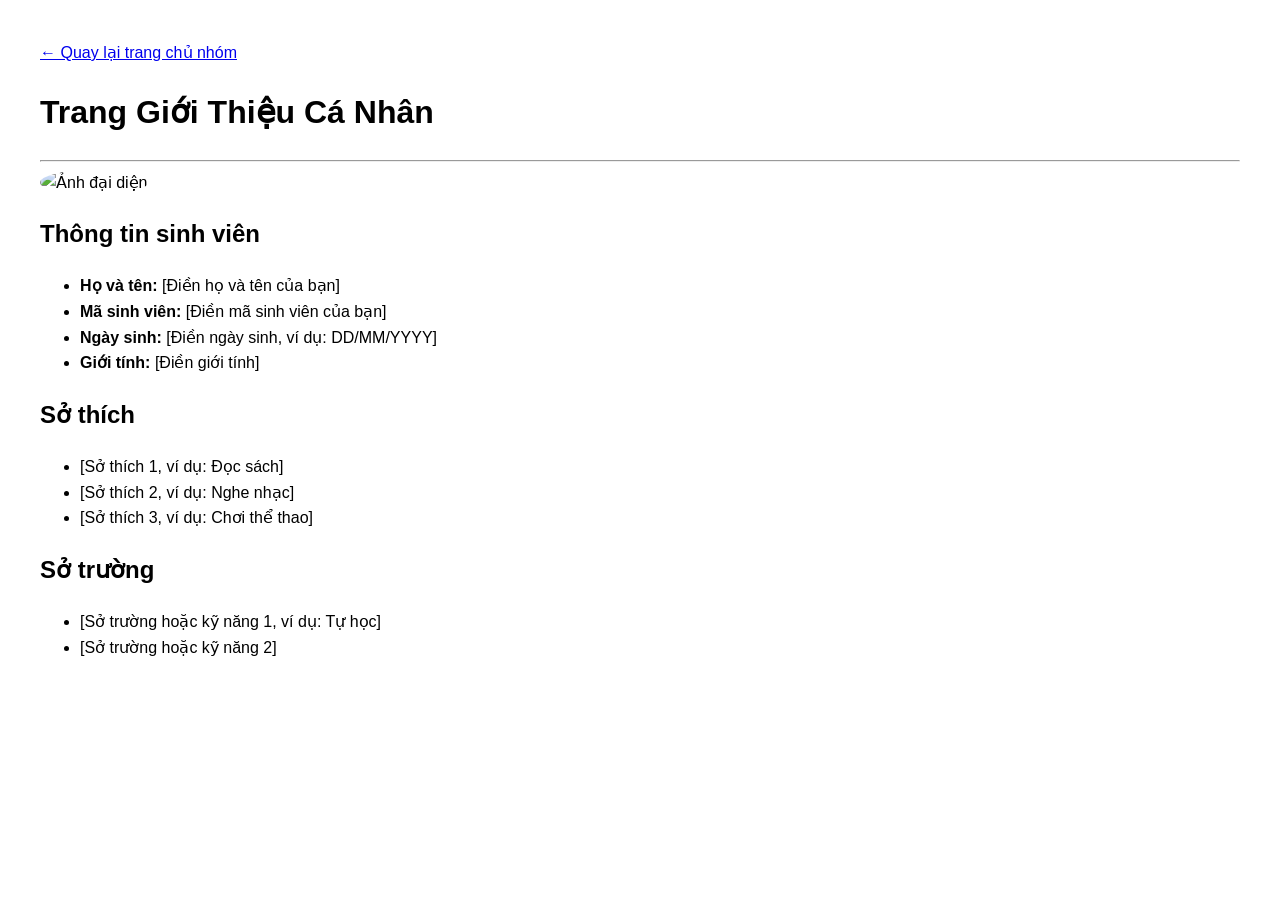
==== cao_hai_dang/index.html @ 8a8d27e5 "Initial commit" ====
<!doctype html>
<html lang="vi">
  <head>
    <meta charset="UTF-8" />
    <title>Trang Giới Thiệu Cá Nhân - [Họ và tên]</title>
  </head>
  <body style="font-family: Arial, sans-serif; margin: 40px; line-height: 1.6">
    <!-- Nút quay lại trang chủ nhóm (Tùy chọn) -->
    <p><a href="../index.html">&larr; Quay lại trang chủ nhóm</a></p>

    <h1>Trang Giới Thiệu Cá Nhân</h1>
    <hr />

    <!-- Hình ảnh đại diện (Thay link-anh-cua-ban.jpg bằng tên file ảnh thực tế của thành viên) -->
    <img
      src="link-anh-cua-ban.jpg"
      alt="Ảnh đại diện"
      width="150"
      height="150"
      style="border-radius: 50%; object-fit: cover"
    />

    <!-- Thông tin cơ bản -->
    <h2>Thông tin sinh viên</h2>
    <ul>
      <li><strong>Họ và tên:</strong> [Điền họ và tên của bạn]</li>
      <li><strong>Mã sinh viên:</strong> [Điền mã sinh viên của bạn]</li>
      <li><strong>Ngày sinh:</strong> [Điền ngày sinh, ví dụ: DD/MM/YYYY]</li>
      <li><strong>Giới tính:</strong> [Điền giới tính]</li>
    </ul>

    <!-- Sở thích -->
    <h2>Sở thích</h2>
    <ul>
      <li>[Sở thích 1, ví dụ: Đọc sách]</li>
      <li>[Sở thích 2, ví dụ: Nghe nhạc]</li>
      <li>[Sở thích 3, ví dụ: Chơi thể thao]</li>
    </ul>

    <!-- Sở trường -->
    <h2>Sở trường</h2>
    <ul>
      <li>[Sở trường hoặc kỹ năng 1, ví dụ: Tự học]</li>
      <li>[Sở trường hoặc kỹ năng 2]</li>
    </ul>
  </body>
</html>
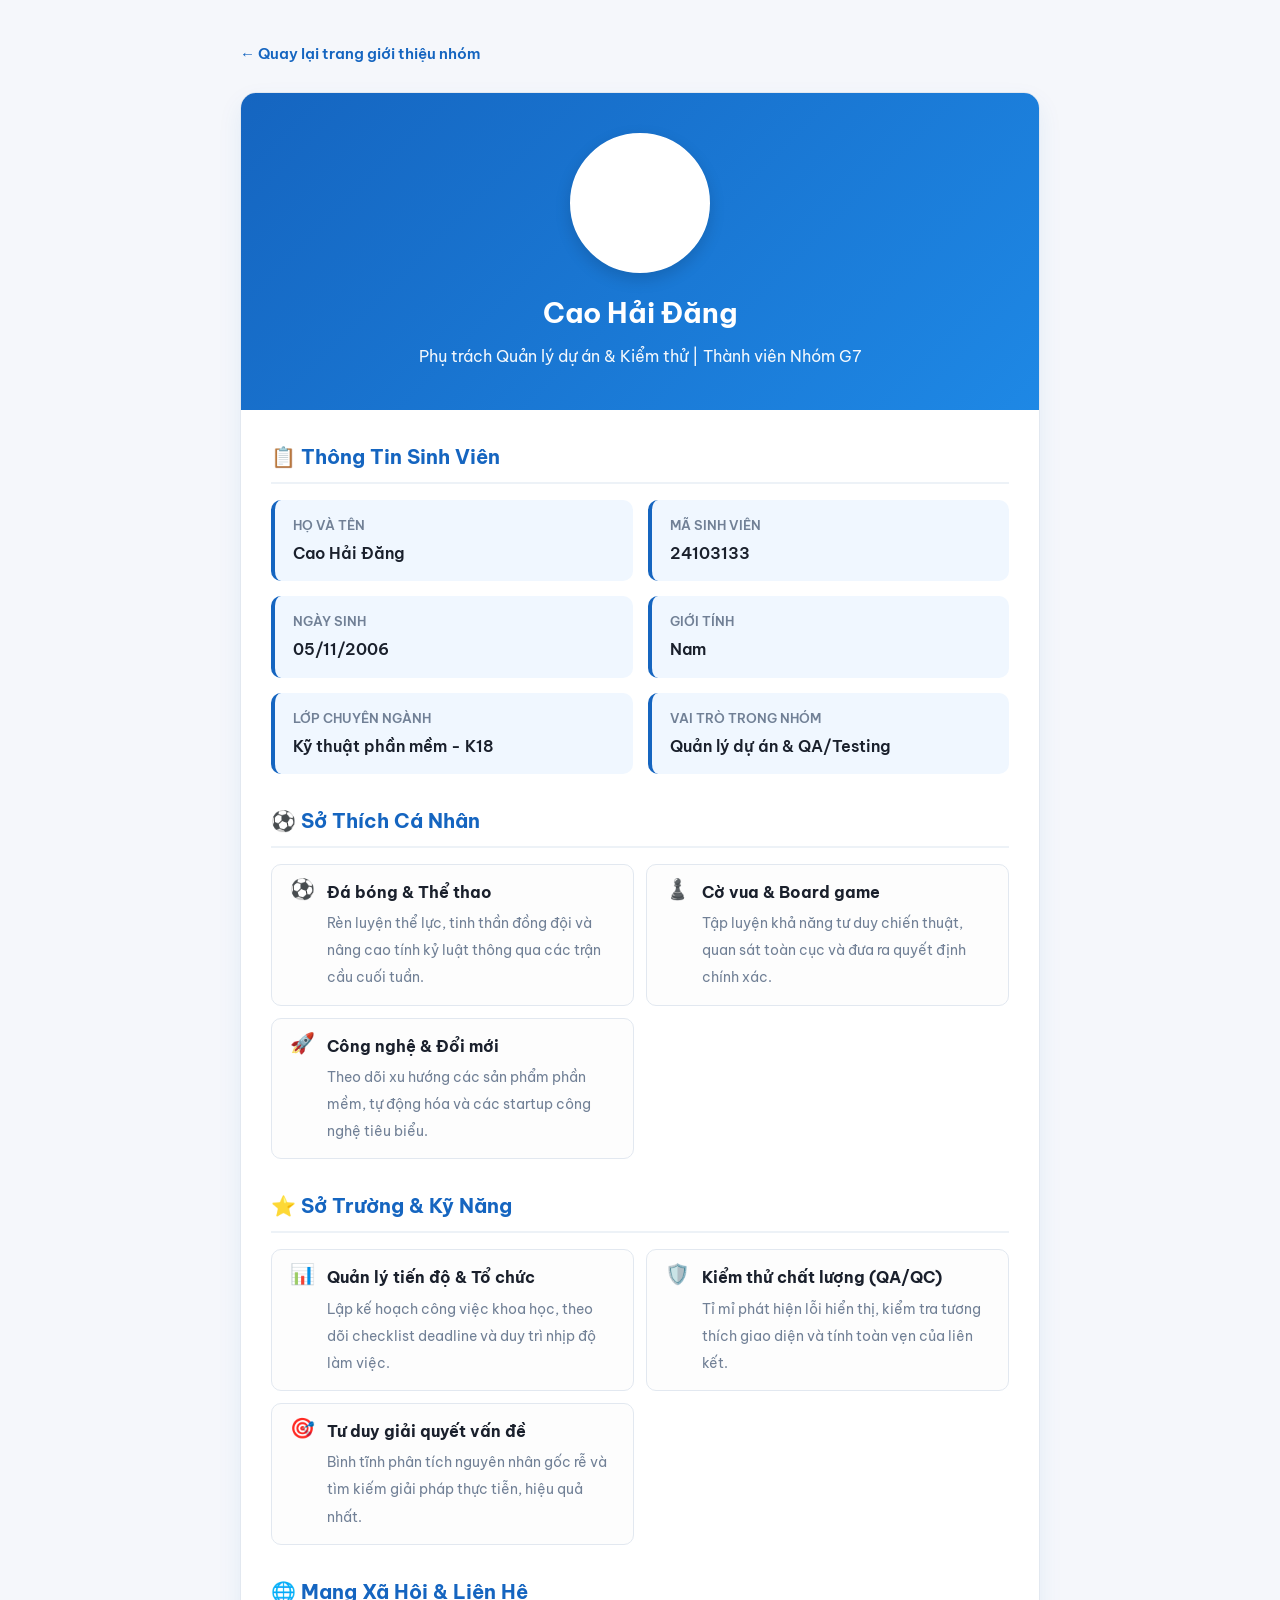
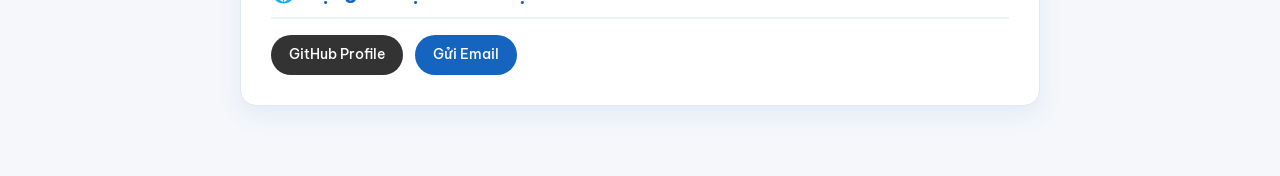
==== commit 933df738: "chỉnh sửa" ====
--- a/cao_hai_dang/index.html
+++ b/cao_hai_dang/index.html
@@ -2,46 +2,315 @@
 <html lang="vi">
   <head>
     <meta charset="UTF-8" />
-    <title>Trang Giới Thiệu Cá Nhân - [Họ và tên]</title>
+    <meta name="viewport" content="width=device-width, initial-scale=1.0" />
+    <title>Cao Hải Đăng | Trang giới thiệu cá nhân</title>
+    <link rel="preconnect" href="https://fonts.googleapis.com" />
+    <link rel="preconnect" href="https://fonts.gstatic.com" crossorigin />
+    <link
+      href="https://fonts.googleapis.com/css2?family=Be+Vietnam+Pro:wght@400;500;600;700&display=swap"
+      rel="stylesheet"
+    />
+    <style>
+      :root {
+        --primary: #1565c0;
+        --primary-light: #1e88e5;
+        --accent: #ff9800;
+        --bg: #f5f7fb;
+        --card-bg: #ffffff;
+        --text: #1a202c;
+        --text-muted: #718096;
+        --border: #e2e8f0;
+        --shadow: 0 10px 25px rgba(21, 101, 192, 0.08);
+      }
+
+      * {
+        box-sizing: border-box;
+        margin: 0;
+        padding: 0;
+      }
+
+      body {
+        font-family: "Be Vietnam Pro", -apple-system, BlinkMacSystemFont, sans-serif;
+        background-color: var(--bg);
+        color: var(--text);
+        line-height: 1.7;
+        padding: 40px 20px;
+      }
+
+      .container {
+        max-width: 800px;
+        margin: 0 auto;
+      }
+
+      .back-nav {
+        margin-bottom: 25px;
+      }
+
+      .back-nav a {
+        display: inline-flex;
+        align-items: center;
+        gap: 8px;
+        color: var(--primary);
+        text-decoration: none;
+        font-weight: 600;
+        font-size: 15px;
+        transition: transform 0.2s ease;
+      }
+
+      .back-nav a:hover {
+        transform: translateX(-4px);
+      }
+
+      .profile-card {
+        background: var(--card-bg);
+        border-radius: 16px;
+        box-shadow: var(--shadow);
+        overflow: hidden;
+        border: 1px solid var(--border);
+        margin-bottom: 30px;
+      }
+
+      .profile-header {
+        background: linear-gradient(135deg, var(--primary), var(--primary-light));
+        color: white;
+        padding: 40px 30px;
+        text-align: center;
+      }
+
+      .avatar-wrapper {
+        width: 140px;
+        height: 140px;
+        margin: 0 auto 16px;
+        border-radius: 50%;
+        border: 4px solid white;
+        overflow: hidden;
+        background: #fff;
+        box-shadow: 0 6px 16px rgba(0, 0, 0, 0.15);
+      }
+
+      .avatar-wrapper img {
+        width: 100%;
+        height: 100%;
+        object-fit: cover;
+      }
+
+      .profile-header h1 {
+        font-size: 28px;
+        margin-bottom: 6px;
+      }
+
+      .profile-header p {
+        font-size: 16px;
+        opacity: 0.95;
+      }
+
+      .profile-body {
+        padding: 30px;
+      }
+
+      .section-title {
+        font-size: 20px;
+        color: var(--primary);
+        margin-bottom: 16px;
+        display: flex;
+        align-items: center;
+        gap: 10px;
+        border-bottom: 2px solid #edf2f7;
+        padding-bottom: 8px;
+      }
+
+      .info-grid {
+        display: grid;
+        grid-template-columns: repeat(auto-fit, minmax(240px, 1fr));
+        gap: 15px;
+        margin-bottom: 30px;
+      }
+
+      .info-item {
+        background: #f0f7ff;
+        padding: 14px 18px;
+        border-radius: 10px;
+        border-left: 4px solid var(--primary);
+      }
+
+      .info-item .label {
+        font-size: 13px;
+        color: var(--text-muted);
+        text-transform: uppercase;
+        font-weight: 600;
+        margin-bottom: 4px;
+      }
+
+      .info-item .value {
+        font-size: 16px;
+        font-weight: 600;
+        color: var(--text);
+      }
+
+      .list-group {
+        list-style: none;
+        display: grid;
+        grid-template-columns: repeat(auto-fit, minmax(280px, 1fr));
+        gap: 12px;
+        margin-bottom: 30px;
+      }
+
+      .list-item {
+        background: #fdfdfd;
+        border: 1px solid var(--border);
+        padding: 14px 18px;
+        border-radius: 10px;
+        display: flex;
+        align-items: flex-start;
+        gap: 12px;
+      }
+
+      .list-item .icon {
+        font-size: 20px;
+        line-height: 1;
+      }
+
+      .list-item strong {
+        display: block;
+        color: var(--text);
+        margin-bottom: 3px;
+      }
+
+      .list-item span {
+        font-size: 14px;
+        color: var(--text-muted);
+      }
+
+      .social-links {
+        display: flex;
+        gap: 12px;
+        flex-wrap: wrap;
+      }
+
+      .social-btn {
+        padding: 8px 18px;
+        border-radius: 20px;
+        text-decoration: none;
+        font-size: 14px;
+        font-weight: 500;
+        color: white;
+        background: var(--primary);
+        transition: opacity 0.2s;
+      }
+
+      .social-btn:hover {
+        opacity: 0.9;
+      }
+
+      .social-btn.github {
+        background: #333;
+      }
+    </style>
   </head>
-  <body style="font-family: Arial, sans-serif; margin: 40px; line-height: 1.6">
-    <!-- Nút quay lại trang chủ nhóm (Tùy chọn) -->
-    <p><a href="../index.html">&larr; Quay lại trang chủ nhóm</a></p>
-
-    <h1>Trang Giới Thiệu Cá Nhân</h1>
-    <hr />
-
-    <!-- Hình ảnh đại diện (Thay link-anh-cua-ban.jpg bằng tên file ảnh thực tế của thành viên) -->
-    <img
-      src="link-anh-cua-ban.jpg"
-      alt="Ảnh đại diện"
-      width="150"
-      height="150"
-      style="border-radius: 50%; object-fit: cover"
-    />
-
-    <!-- Thông tin cơ bản -->
-    <h2>Thông tin sinh viên</h2>
-    <ul>
-      <li><strong>Họ và tên:</strong> [Điền họ và tên của bạn]</li>
-      <li><strong>Mã sinh viên:</strong> [Điền mã sinh viên của bạn]</li>
-      <li><strong>Ngày sinh:</strong> [Điền ngày sinh, ví dụ: DD/MM/YYYY]</li>
-      <li><strong>Giới tính:</strong> [Điền giới tính]</li>
-    </ul>
-
-    <!-- Sở thích -->
-    <h2>Sở thích</h2>
-    <ul>
-      <li>[Sở thích 1, ví dụ: Đọc sách]</li>
-      <li>[Sở thích 2, ví dụ: Nghe nhạc]</li>
-      <li>[Sở thích 3, ví dụ: Chơi thể thao]</li>
-    </ul>
-
-    <!-- Sở trường -->
-    <h2>Sở trường</h2>
-    <ul>
-      <li>[Sở trường hoặc kỹ năng 1, ví dụ: Tự học]</li>
-      <li>[Sở trường hoặc kỹ năng 2]</li>
-    </ul>
+  <body>
+    <div class="container">
+      <div class="back-nav">
+        <a href="../about.html">&larr; Quay lại trang giới thiệu nhóm</a>
+      </div>
+
+      <div class="profile-card">
+        <div class="profile-header">
+          <div class="avatar-wrapper">
+            <img
+              src="https://api.dicebear.com/7.x/personas/svg?seed=CaoHaiDang"
+              alt="Ảnh đại diện Cao Hải Đăng"
+            />
+          </div>
+          <h1>Cao Hải Đăng</h1>
+          <p>Phụ trách Quản lý dự án &amp; Kiểm thử | Thành viên Nhóm G7</p>
+        </div>
+
+        <div class="profile-body">
+          <h2 class="section-title">📋 Thông Tin Sinh Viên</h2>
+          <div class="info-grid">
+            <div class="info-item">
+              <div class="label">Họ và tên</div>
+              <div class="value">Cao Hải Đăng</div>
+            </div>
+            <div class="info-item">
+              <div class="label">Mã sinh viên</div>
+              <div class="value">24103133</div>
+            </div>
+            <div class="info-item">
+              <div class="label">Ngày sinh</div>
+              <div class="value">05/11/2006</div>
+            </div>
+            <div class="info-item">
+              <div class="label">Giới tính</div>
+              <div class="value">Nam</div>
+            </div>
+            <div class="info-item">
+              <div class="label">Lớp chuyên ngành</div>
+              <div class="value">Kỹ thuật phần mềm - K18</div>
+            </div>
+            <div class="info-item">
+              <div class="label">Vai trò trong nhóm</div>
+              <div class="value">Quản lý dự án &amp; QA/Testing</div>
+            </div>
+          </div>
+
+          <h2 class="section-title">⚽ Sở Thích Cá Nhân</h2>
+          <ul class="list-group">
+            <li class="list-item">
+              <span class="icon">⚽</span>
+              <div>
+                <strong>Đá bóng &amp; Thể thao</strong>
+                <span>Rèn luyện thể lực, tinh thần đồng đội và nâng cao tính kỷ luật thông qua các trận cầu cuối tuần.</span>
+              </div>
+            </li>
+            <li class="list-item">
+              <span class="icon">♟️</span>
+              <div>
+                <strong>Cờ vua &amp; Board game</strong>
+                <span>Tập luyện khả năng tư duy chiến thuật, quan sát toàn cục và đưa ra quyết định chính xác.</span>
+              </div>
+            </li>
+            <li class="list-item">
+              <span class="icon">🚀</span>
+              <div>
+                <strong>Công nghệ &amp; Đổi mới</strong>
+                <span>Theo dõi xu hướng các sản phẩm phần mềm, tự động hóa và các startup công nghệ tiêu biểu.</span>
+              </div>
+            </li>
+          </ul>
+
+          <h2 class="section-title">⭐ Sở Trường &amp; Kỹ Năng</h2>
+          <ul class="list-group">
+            <li class="list-item">
+              <span class="icon">📊</span>
+              <div>
+                <strong>Quản lý tiến độ &amp; Tổ chức</strong>
+                <span>Lập kế hoạch công việc khoa học, theo dõi checklist deadline và duy trì nhịp độ làm việc.</span>
+              </div>
+            </li>
+            <li class="list-item">
+              <span class="icon">🛡️</span>
+              <div>
+                <strong>Kiểm thử chất lượng (QA/QC)</strong>
+                <span>Tỉ mỉ phát hiện lỗi hiển thị, kiểm tra tương thích giao diện và tính toàn vẹn của liên kết.</span>
+              </div>
+            </li>
+            <li class="list-item">
+              <span class="icon">🎯</span>
+              <div>
+                <strong>Tư duy giải quyết vấn đề</strong>
+                <span>Bình tĩnh phân tích nguyên nhân gốc rễ và tìm kiếm giải pháp thực tiễn, hiệu quả nhất.</span>
+              </div>
+            </li>
+          </ul>
+
+          <h2 class="section-title">🌐 Mạng Xã Hội &amp; Liên Hệ</h2>
+          <div class="social-links">
+            <a href="https://github.com" target="_blank" rel="noopener noreferrer" class="social-btn github">GitHub Profile</a>
+            <a href="mailto:caohaidang@phenikaa-uni.edu.vn" class="social-btn">Gửi Email</a>
+          </div>
+        </div>
+      </div>
+    </div>
   </body>
 </html>
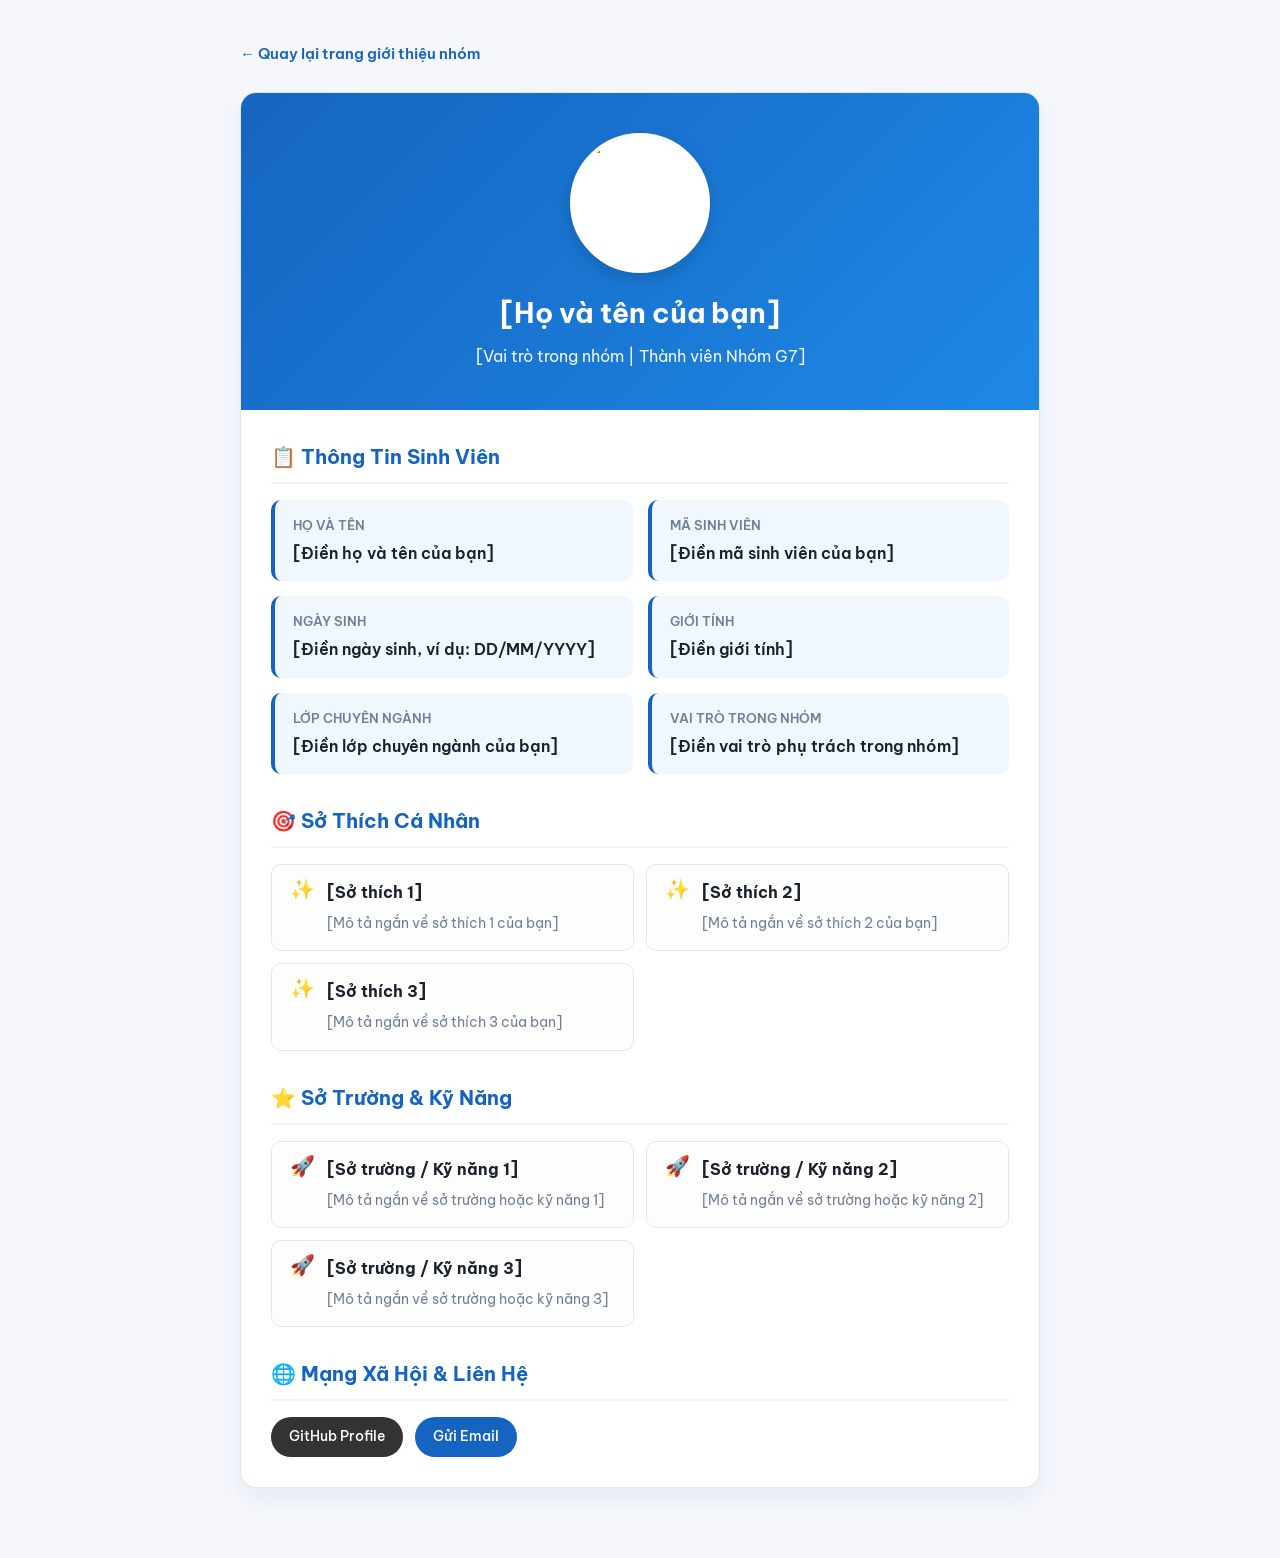
==== commit 88c169ec: "dat lai placeholder cho trang ca nhan cao hai dang" ====
--- a/cao_hai_dang/index.html
+++ b/cao_hai_dang/index.html
@@ -3,7 +3,7 @@
   <head>
     <meta charset="UTF-8" />
     <meta name="viewport" content="width=device-width, initial-scale=1.0" />
-    <title>Cao Hải Đăng | Trang giới thiệu cá nhân</title>
+    <title>Trang Giới Thiệu Cá Nhân - [Họ và tên]</title>
     <link rel="preconnect" href="https://fonts.googleapis.com" />
     <link rel="preconnect" href="https://fonts.gstatic.com" crossorigin />
     <link
@@ -215,14 +215,15 @@
 
       <div class="profile-card">
         <div class="profile-header">
+          <!-- Thay link-anh-cua-ban.jpg bằng file ảnh đại diện thật của bạn -->
           <div class="avatar-wrapper">
             <img
               src="https://api.dicebear.com/7.x/personas/svg?seed=CaoHaiDang"
-              alt="Ảnh đại diện Cao Hải Đăng"
+              alt="Ảnh đại diện"
             />
           </div>
-          <h1>Cao Hải Đăng</h1>
-          <p>Phụ trách Quản lý dự án &amp; Kiểm thử | Thành viên Nhóm G7</p>
+          <h1>[Họ và tên của bạn]</h1>
+          <p>[Vai trò trong nhóm | Thành viên Nhóm G7]</p>
         </div>
 
         <div class="profile-body">
@@ -230,51 +231,51 @@
           <div class="info-grid">
             <div class="info-item">
               <div class="label">Họ và tên</div>
-              <div class="value">Cao Hải Đăng</div>
+              <div class="value">[Điền họ và tên của bạn]</div>
             </div>
             <div class="info-item">
               <div class="label">Mã sinh viên</div>
-              <div class="value">24103133</div>
+              <div class="value">[Điền mã sinh viên của bạn]</div>
             </div>
             <div class="info-item">
               <div class="label">Ngày sinh</div>
-              <div class="value">05/11/2006</div>
+              <div class="value">[Điền ngày sinh, ví dụ: DD/MM/YYYY]</div>
             </div>
             <div class="info-item">
               <div class="label">Giới tính</div>
-              <div class="value">Nam</div>
+              <div class="value">[Điền giới tính]</div>
             </div>
             <div class="info-item">
               <div class="label">Lớp chuyên ngành</div>
-              <div class="value">Kỹ thuật phần mềm - K18</div>
+              <div class="value">[Điền lớp chuyên ngành của bạn]</div>
             </div>
             <div class="info-item">
               <div class="label">Vai trò trong nhóm</div>
-              <div class="value">Quản lý dự án &amp; QA/Testing</div>
+              <div class="value">[Điền vai trò phụ trách trong nhóm]</div>
             </div>
           </div>
 
-          <h2 class="section-title">⚽ Sở Thích Cá Nhân</h2>
+          <h2 class="section-title">🎯 Sở Thích Cá Nhân</h2>
           <ul class="list-group">
             <li class="list-item">
-              <span class="icon">⚽</span>
-              <div>
-                <strong>Đá bóng &amp; Thể thao</strong>
-                <span>Rèn luyện thể lực, tinh thần đồng đội và nâng cao tính kỷ luật thông qua các trận cầu cuối tuần.</span>
-              </div>
-            </li>
-            <li class="list-item">
-              <span class="icon">♟️</span>
-              <div>
-                <strong>Cờ vua &amp; Board game</strong>
-                <span>Tập luyện khả năng tư duy chiến thuật, quan sát toàn cục và đưa ra quyết định chính xác.</span>
-              </div>
-            </li>
-            <li class="list-item">
-              <span class="icon">🚀</span>
-              <div>
-                <strong>Công nghệ &amp; Đổi mới</strong>
-                <span>Theo dõi xu hướng các sản phẩm phần mềm, tự động hóa và các startup công nghệ tiêu biểu.</span>
+              <span class="icon">✨</span>
+              <div>
+                <strong>[Sở thích 1]</strong>
+                <span>[Mô tả ngắn về sở thích 1 của bạn]</span>
+              </div>
+            </li>
+            <li class="list-item">
+              <span class="icon">✨</span>
+              <div>
+                <strong>[Sở thích 2]</strong>
+                <span>[Mô tả ngắn về sở thích 2 của bạn]</span>
+              </div>
+            </li>
+            <li class="list-item">
+              <span class="icon">✨</span>
+              <div>
+                <strong>[Sở thích 3]</strong>
+                <span>[Mô tả ngắn về sở thích 3 của bạn]</span>
               </div>
             </li>
           </ul>
@@ -282,24 +283,24 @@
           <h2 class="section-title">⭐ Sở Trường &amp; Kỹ Năng</h2>
           <ul class="list-group">
             <li class="list-item">
-              <span class="icon">📊</span>
-              <div>
-                <strong>Quản lý tiến độ &amp; Tổ chức</strong>
-                <span>Lập kế hoạch công việc khoa học, theo dõi checklist deadline và duy trì nhịp độ làm việc.</span>
-              </div>
-            </li>
-            <li class="list-item">
-              <span class="icon">🛡️</span>
-              <div>
-                <strong>Kiểm thử chất lượng (QA/QC)</strong>
-                <span>Tỉ mỉ phát hiện lỗi hiển thị, kiểm tra tương thích giao diện và tính toàn vẹn của liên kết.</span>
-              </div>
-            </li>
-            <li class="list-item">
-              <span class="icon">🎯</span>
-              <div>
-                <strong>Tư duy giải quyết vấn đề</strong>
-                <span>Bình tĩnh phân tích nguyên nhân gốc rễ và tìm kiếm giải pháp thực tiễn, hiệu quả nhất.</span>
+              <span class="icon">🚀</span>
+              <div>
+                <strong>[Sở trường / Kỹ năng 1]</strong>
+                <span>[Mô tả ngắn về sở trường hoặc kỹ năng 1]</span>
+              </div>
+            </li>
+            <li class="list-item">
+              <span class="icon">🚀</span>
+              <div>
+                <strong>[Sở trường / Kỹ năng 2]</strong>
+                <span>[Mô tả ngắn về sở trường hoặc kỹ năng 2]</span>
+              </div>
+            </li>
+            <li class="list-item">
+              <span class="icon">🚀</span>
+              <div>
+                <strong>[Sở trường / Kỹ năng 3]</strong>
+                <span>[Mô tả ngắn về sở trường hoặc kỹ năng 3]</span>
               </div>
             </li>
           </ul>
@@ -307,7 +308,7 @@
           <h2 class="section-title">🌐 Mạng Xã Hội &amp; Liên Hệ</h2>
           <div class="social-links">
             <a href="https://github.com" target="_blank" rel="noopener noreferrer" class="social-btn github">GitHub Profile</a>
-            <a href="mailto:caohaidang@phenikaa-uni.edu.vn" class="social-btn">Gửi Email</a>
+            <a href="mailto:example@phenikaa-uni.edu.vn" class="social-btn">Gửi Email</a>
           </div>
         </div>
       </div>
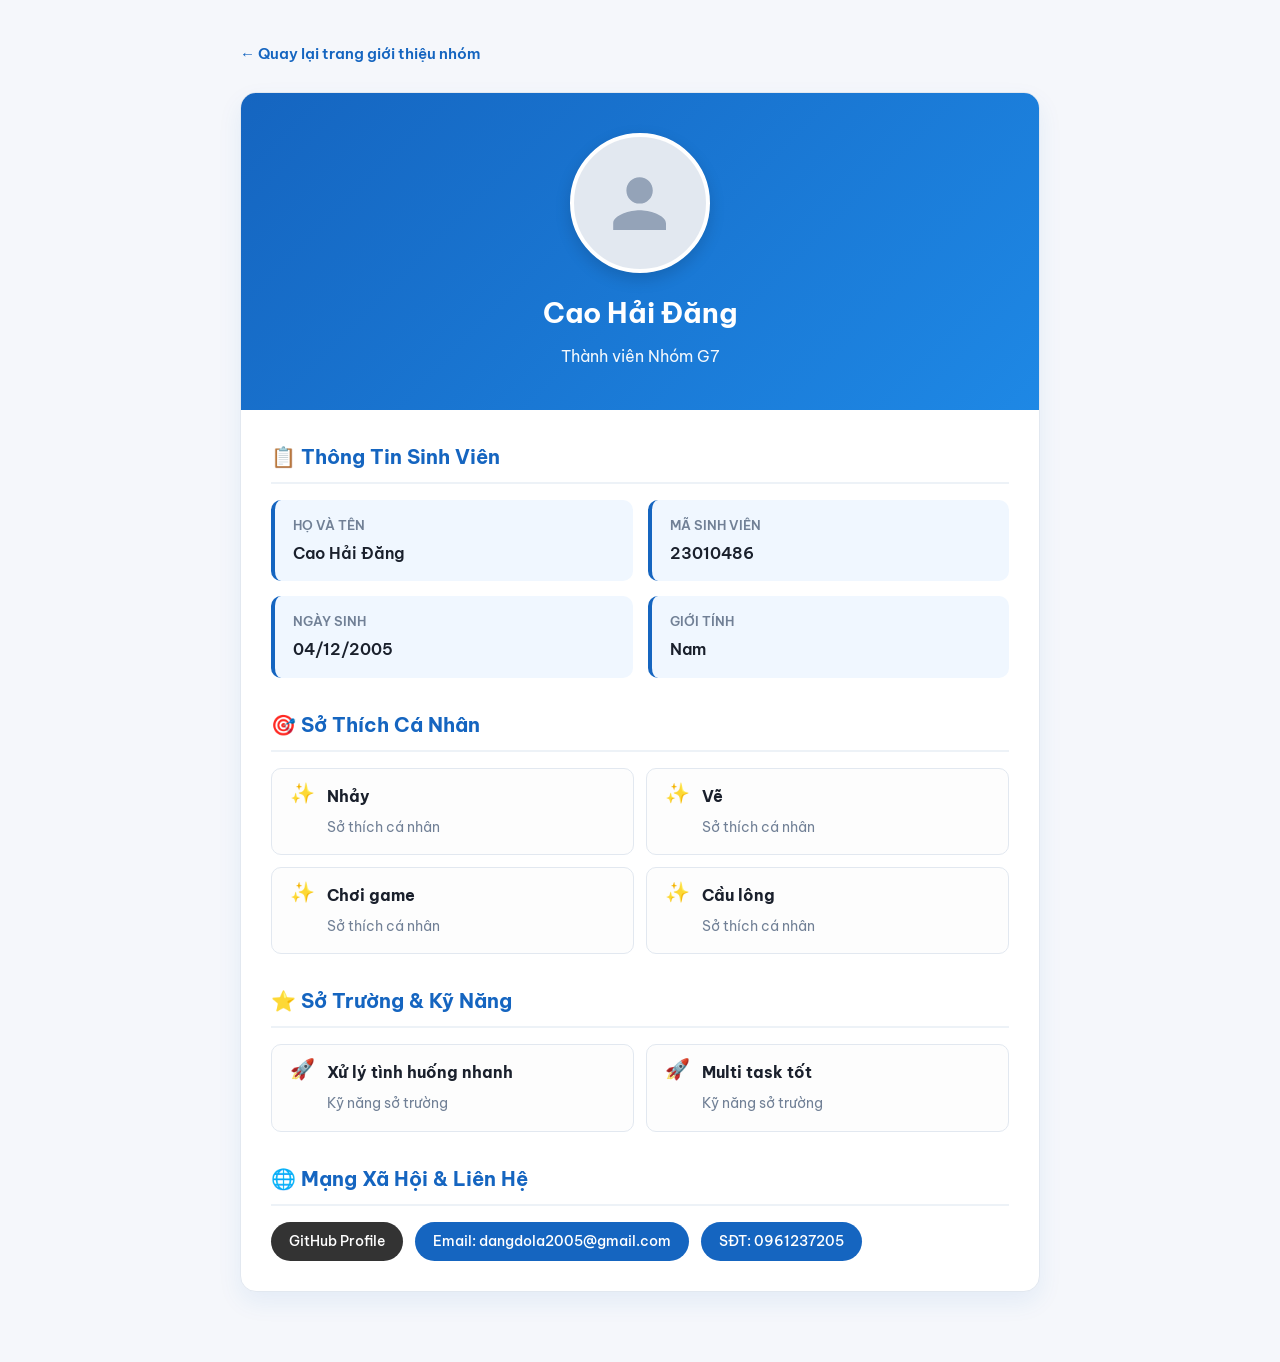
==== commit fa13f52a: "Update index.html" ====
--- a/cao_hai_dang/index.html
+++ b/cao_hai_dang/index.html
@@ -3,7 +3,7 @@
   <head>
     <meta charset="UTF-8" />
     <meta name="viewport" content="width=device-width, initial-scale=1.0" />
-    <title>Trang Giới Thiệu Cá Nhân - [Họ và tên]</title>
+    <title>Trang Giới Thiệu Cá Nhân - Cao Hải Đăng</title>
     <link rel="preconnect" href="https://fonts.googleapis.com" />
     <link rel="preconnect" href="https://fonts.gstatic.com" crossorigin />
     <link
@@ -84,14 +84,17 @@
         border-radius: 50%;
         border: 4px solid white;
         overflow: hidden;
-        background: #fff;
+        background: #e2e8f0;
+        display: flex;
+        align-items: center;
+        justify-content: center;
         box-shadow: 0 6px 16px rgba(0, 0, 0, 0.15);
       }
 
-      .avatar-wrapper img {
-        width: 100%;
-        height: 100%;
-        object-fit: cover;
+      .avatar-placeholder {
+        width: 60%;
+        height: 60%;
+        fill: #94a3b8;
       }
 
       .profile-header h1 {
@@ -215,15 +218,14 @@
 
       <div class="profile-card">
         <div class="profile-header">
-          <!-- Thay link-anh-cua-ban.jpg bằng file ảnh đại diện thật của bạn -->
+          <!-- Placeholder đại diện ban đầu -->
           <div class="avatar-wrapper">
-            <img
-              src="https://api.dicebear.com/7.x/personas/svg?seed=CaoHaiDang"
-              alt="Ảnh đại diện"
-            />
+            <svg class="avatar-placeholder" viewBox="0 0 24 24">
+              <path d="M12 12c2.21 0 4-1.79 4-4s-1.79-4-4-4-4 1.79-4 4 1.79 4 4 4zm0 2c-2.67 0-8 1.34-8 4v2h16v-2c0-2.66-5.33-4-8-4z"/>
+            </svg>
           </div>
-          <h1>[Họ và tên của bạn]</h1>
-          <p>[Vai trò trong nhóm | Thành viên Nhóm G7]</p>
+          <h1>Cao Hải Đăng</h1>
+          <p>Thành viên Nhóm G7</p>
         </div>
 
         <div class="profile-body">
@@ -231,27 +233,19 @@
           <div class="info-grid">
             <div class="info-item">
               <div class="label">Họ và tên</div>
-              <div class="value">[Điền họ và tên của bạn]</div>
+              <div class="value">Cao Hải Đăng</div>
             </div>
             <div class="info-item">
               <div class="label">Mã sinh viên</div>
-              <div class="value">[Điền mã sinh viên của bạn]</div>
+              <div class="value">23010486</div>
             </div>
             <div class="info-item">
               <div class="label">Ngày sinh</div>
-              <div class="value">[Điền ngày sinh, ví dụ: DD/MM/YYYY]</div>
+              <div class="value">04/12/2005</div>
             </div>
             <div class="info-item">
               <div class="label">Giới tính</div>
-              <div class="value">[Điền giới tính]</div>
-            </div>
-            <div class="info-item">
-              <div class="label">Lớp chuyên ngành</div>
-              <div class="value">[Điền lớp chuyên ngành của bạn]</div>
-            </div>
-            <div class="info-item">
-              <div class="label">Vai trò trong nhóm</div>
-              <div class="value">[Điền vai trò phụ trách trong nhóm]</div>
+              <div class="value">Nam</div>
             </div>
           </div>
 
@@ -260,22 +254,29 @@
             <li class="list-item">
               <span class="icon">✨</span>
               <div>
-                <strong>[Sở thích 1]</strong>
-                <span>[Mô tả ngắn về sở thích 1 của bạn]</span>
+                <strong>Nhảy</strong>
+                <span>Sở thích cá nhân</span>
               </div>
             </li>
             <li class="list-item">
               <span class="icon">✨</span>
               <div>
-                <strong>[Sở thích 2]</strong>
-                <span>[Mô tả ngắn về sở thích 2 của bạn]</span>
+                <strong>Vẽ</strong>
+                <span>Sở thích cá nhân</span>
               </div>
             </li>
             <li class="list-item">
               <span class="icon">✨</span>
               <div>
-                <strong>[Sở thích 3]</strong>
-                <span>[Mô tả ngắn về sở thích 3 của bạn]</span>
+                <strong>Chơi game</strong>
+                <span>Sở thích cá nhân</span>
+              </div>
+            </li>
+            <li class="list-item">
+              <span class="icon">✨</span>
+              <div>
+                <strong>Cầu lông</strong>
+                <span>Sở thích cá nhân</span>
               </div>
             </li>
           </ul>
@@ -285,22 +286,15 @@
             <li class="list-item">
               <span class="icon">🚀</span>
               <div>
-                <strong>[Sở trường / Kỹ năng 1]</strong>
-                <span>[Mô tả ngắn về sở trường hoặc kỹ năng 1]</span>
+                <strong>Xử lý tình huống nhanh</strong>
+                <span>Kỹ năng sở trường</span>
               </div>
             </li>
             <li class="list-item">
               <span class="icon">🚀</span>
               <div>
-                <strong>[Sở trường / Kỹ năng 2]</strong>
-                <span>[Mô tả ngắn về sở trường hoặc kỹ năng 2]</span>
-              </div>
-            </li>
-            <li class="list-item">
-              <span class="icon">🚀</span>
-              <div>
-                <strong>[Sở trường / Kỹ năng 3]</strong>
-                <span>[Mô tả ngắn về sở trường hoặc kỹ năng 3]</span>
+                <strong>Multi task tốt</strong>
+                <span>Kỹ năng sở trường</span>
               </div>
             </li>
           </ul>
@@ -308,7 +302,8 @@
           <h2 class="section-title">🌐 Mạng Xã Hội &amp; Liên Hệ</h2>
           <div class="social-links">
             <a href="https://github.com" target="_blank" rel="noopener noreferrer" class="social-btn github">GitHub Profile</a>
-            <a href="mailto:example@phenikaa-uni.edu.vn" class="social-btn">Gửi Email</a>
+            <a href="mailto:dangdola2005@gmail.com" class="social-btn">Email: dangdola2005@gmail.com</a>
+            <a href="tel:0961237205" class="social-btn">SĐT: 0961237205</a>
           </div>
         </div>
       </div>
